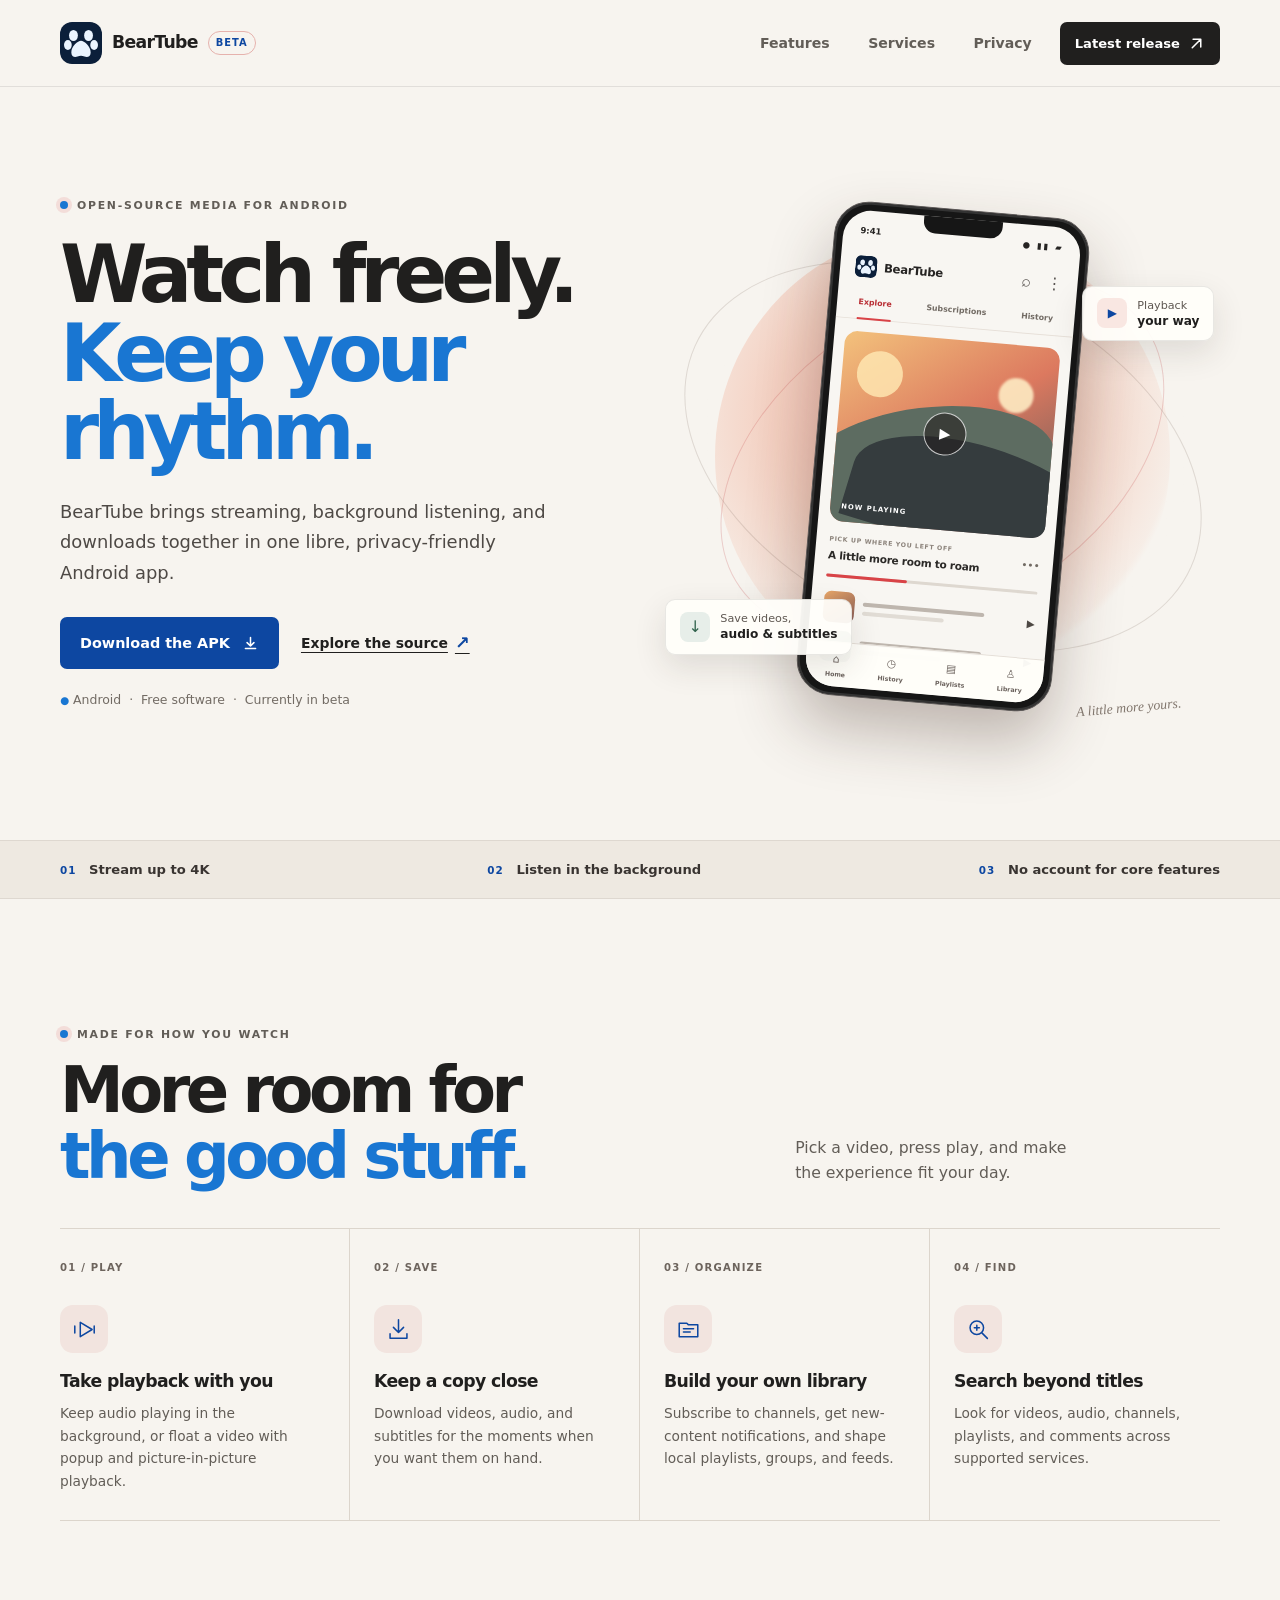
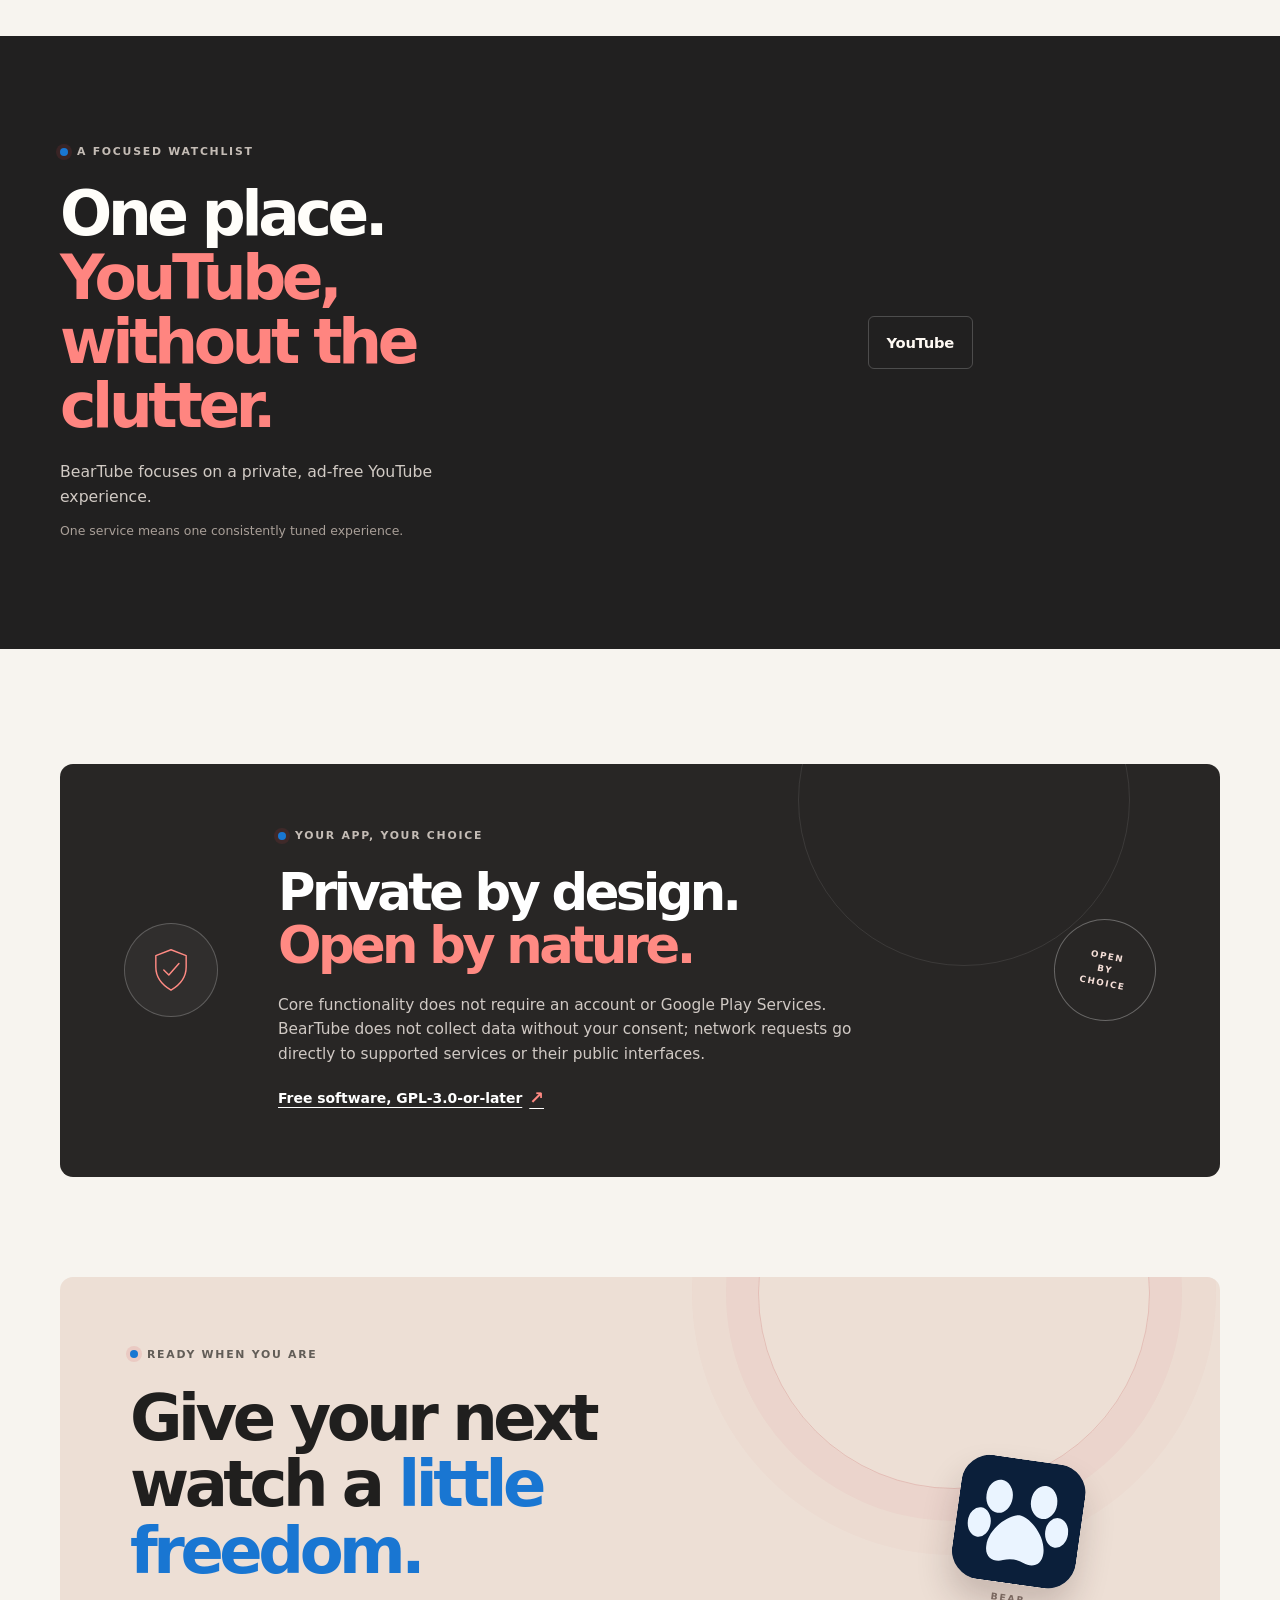
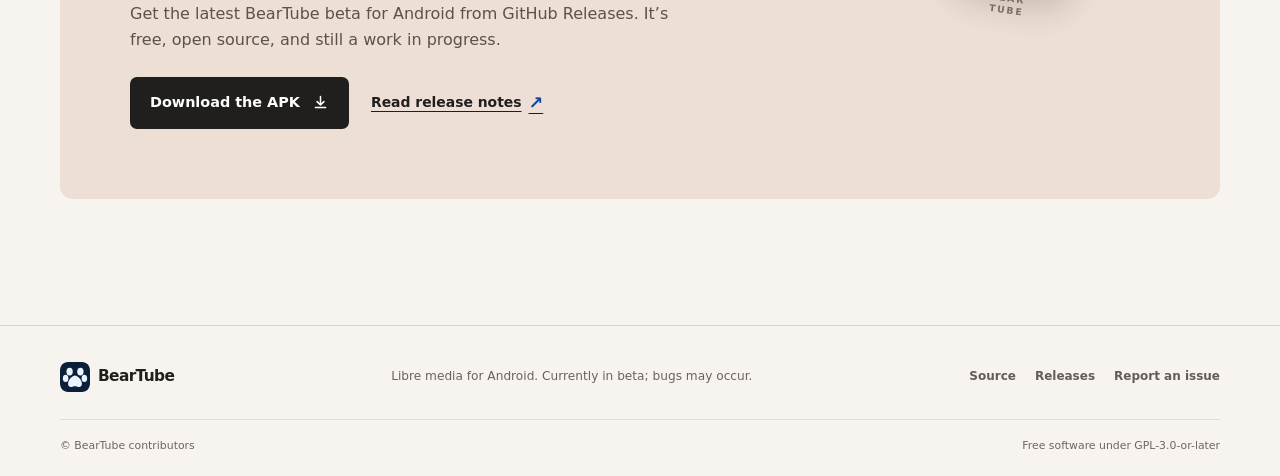
==== landing-page/index.html @ eb523cf5 "Rebrand BearTube with paw icon and blue theme Replace legacy branding across Android, desktop, iOS, " ====
<!doctype html>
<html lang="en">
  <head>
    <meta charset="utf-8">
    <meta name="viewport" content="width=device-width, initial-scale=1">
    <meta name="theme-color" content="#f7f4ef">
    <meta name="description" content="BearTube is a libre, privacy-friendly Android app for streaming, listening in the background, and downloading media from supported services.">
    <meta property="og:type" content="website">
    <meta property="og:site_name" content="BearTube">
    <meta property="og:title" content="BearTube — Video on your terms">
    <meta property="og:description" content="A libre, privacy-friendly Android app for streaming, listening, and downloading from supported services.">
    <meta name="twitter:card" content="summary">
    <meta name="twitter:title" content="BearTube — Video on your terms">
    <meta name="twitter:description" content="A libre, privacy-friendly Android app for streaming, listening, and downloading from supported services.">
    <link rel="icon" type="image/svg+xml" href="assets/paw-icon.svg">
    <link rel="stylesheet" href="styles.css">
    <title>BearTube — Video on your terms</title>
  </head>
  <body>
    <a class="skip-link" href="#main">Skip to content</a>

    <header class="site-header">
      <div class="shell header-inner">
        <a class="brand" href="#top" aria-label="BearTube home">
          <img src="assets/paw-icon.svg" alt="" width="42" height="42">
          <span class="brand-name">BearTube</span>
          <span class="beta-tag">BETA</span>
        </a>
        <nav class="main-nav" aria-label="Main navigation">
          <a href="#features">Features</a>
          <a href="#services">Services</a>
          <a href="#privacy">Privacy</a>
        </nav>
        <a class="header-cta" href="https://github.com/danielchali/BearTube/releases/latest" target="_blank" rel="noopener noreferrer">
          Latest release
          <svg aria-hidden="true" focusable="false" viewBox="0 0 20 20"><path d="M5 15 15 5M6 5h9v9" /></svg>
        </a>
      </div>
    </header>

    <main id="main">
      <section class="hero shell" id="top" aria-labelledby="hero-title">
        <div class="hero-copy">
          <p class="eyebrow"><span class="eyebrow-mark" aria-hidden="true"></span> OPEN-SOURCE MEDIA FOR ANDROID</p>
          <h1 id="hero-title">Watch freely.<br><span>Keep your rhythm.</span></h1>
          <p class="hero-lede">BearTube brings streaming, background listening, and downloads together in one libre, privacy-friendly Android app.</p>
          <div class="hero-actions">
            <a class="button button-primary" href="https://github.com/danielchali/BearTube/releases/latest/download/app-continuous.apk" target="_blank" rel="noopener noreferrer">
              Download the APK
              <svg aria-hidden="true" focusable="false" viewBox="0 0 20 20"><path d="M10 3v10m0 0 4-4m-4 4L6 9m-2 7h12" /></svg>
            </a>
            <a class="text-link" href="https://github.com/danielchali/BearTube" target="_blank" rel="noopener noreferrer">
              Explore the source <span aria-hidden="true">↗</span>
            </a>
          </div>
          <p class="hero-footnote"><span aria-hidden="true">●</span> Android&nbsp; · &nbsp;Free software&nbsp; · &nbsp;Currently in beta</p>
        </div>

        <div class="hero-art" aria-hidden="true">
          <div class="art-orbit orbit-one"></div>
          <div class="art-orbit orbit-two"></div>
          <div class="float-note note-top"><span class="note-icon note-play">▶</span><span>Playback<br><strong>your way</strong></span></div>
          <div class="phone">
            <div class="phone-screen">
              <div class="screen-status"><span>9:41</span><span class="status-symbols">● ▮▮ ▰</span></div>
              <div class="screen-topbar">
                <div class="screen-brand"><img src="assets/paw-icon.svg" alt=""><span>BearTube</span></div>
                <span class="screen-menu">⌕ &nbsp; ⋮</span>
              </div>
              <div class="screen-tabs"><span class="active-tab">Explore</span><span>Subscriptions</span><span>History</span></div>
              <div class="screen-poster">
                <div class="poster-sun"></div>
                <div class="poster-slope slope-back"></div>
                <div class="poster-slope slope-front"></div>
                <div class="poster-play"><span>▶</span></div>
                <span class="poster-caption">NOW PLAYING</span>
              </div>
              <div class="screen-title-row"><div><span class="screen-kicker">PICK UP WHERE YOU LEFT OFF</span><strong>A little more room to roam</strong></div><span class="screen-more">•••</span></div>
              <div class="screen-progress"><span></span></div>
              <div class="screen-track"><span class="track-art"></span><span class="track-lines"><i></i><i></i></span><span class="track-play">▶</span></div>
              <div class="screen-track second-track"><span class="track-art"></span><span class="track-lines"><i></i><i></i></span><span class="track-play">▶</span></div>
              <div class="screen-bottom"><span>⌂<small>Home</small></span><span>◷<small>History</small></span><span>▤<small>Playlists</small></span><span>♙<small>Library</small></span></div>
            </div>
          </div>
          <div class="float-note note-bottom"><span class="note-icon note-download">↓</span><span>Save videos,<br><strong>audio &amp; subtitles</strong></span></div>
          <span class="art-caption">A little more yours.</span>
        </div>
      </section>

      <section class="proof-strip" aria-label="BearTube highlights">
        <div class="shell proof-inner">
          <p><span>01</span> Stream up to 4K</p>
          <p><span>02</span> Listen in the background</p>
          <p><span>03</span> No account for core features</p>
        </div>
      </section>

      <section class="features-section shell section-pad" id="features" aria-labelledby="features-title">
        <div class="section-heading">
          <p class="eyebrow"><span class="eyebrow-mark" aria-hidden="true"></span> MADE FOR HOW YOU WATCH</p>
          <h2 id="features-title">More room for<br><span>the good stuff.</span></h2>
          <p>Pick a video, press play, and make the experience fit your day.</p>
        </div>

        <div class="feature-list">
          <article class="feature-card feature-card-primary">
            <span class="feature-number">01 / PLAY</span>
            <div class="feature-icon" aria-hidden="true"><svg viewBox="0 0 32 32"><path d="M11 7.5v17l14-8.5-14-8.5Z"/><path d="M4.5 12v8m23-8v8"/></svg></div>
            <h3>Take playback with you</h3>
            <p>Keep audio playing in the background, or float a video with popup and picture-in-picture playback.</p>
          </article>
          <article class="feature-card">
            <span class="feature-number">02 / SAVE</span>
            <div class="feature-icon" aria-hidden="true"><svg viewBox="0 0 32 32"><path d="M16 4.5v15m0 0 6-6m-6 6-6-6M6 21v5.5h20V21"/></svg></div>
            <h3>Keep a copy close</h3>
            <p>Download videos, audio, and subtitles for the moments when you want them on hand.</p>
          </article>
          <article class="feature-card">
            <span class="feature-number">03 / ORGANIZE</span>
            <div class="feature-icon" aria-hidden="true"><svg viewBox="0 0 32 32"><path d="M5 8.5h9l2 2h11v14H5v-16Z"/><path d="M10 15h12M10 19h8"/></svg></div>
            <h3>Build your own library</h3>
            <p>Subscribe to channels, get new-content notifications, and shape local playlists, groups, and feeds.</p>
          </article>
          <article class="feature-card">
            <span class="feature-number">04 / FIND</span>
            <div class="feature-icon" aria-hidden="true"><svg viewBox="0 0 32 32"><circle cx="14" cy="14" r="8"/><path d="m20 20 6.5 6.5M11 14h6m-3-3v6"/></svg></div>
            <h3>Search beyond titles</h3>
            <p>Look for videos, audio, channels, playlists, and comments across supported services.</p>
          </article>
        </div>
      </section>

      <section class="services-section" id="services" aria-labelledby="services-title">
        <div class="shell services-inner">
          <div class="services-copy">
            <p class="eyebrow eyebrow-light"><span class="eyebrow-mark" aria-hidden="true"></span> A FOCUSED WATCHLIST</p>
            <h2 id="services-title">One place.<br><span>YouTube, without the clutter.</span></h2>
            <p>BearTube focuses on a private, ad-free YouTube experience.</p>
            <p class="services-note">One service means one consistently tuned experience.</p>
          </div>
          <ul class="service-cloud" aria-label="Supported services">
            <li>YouTube</li>
          </ul>
        </div>
      </section>

      <section class="privacy-section shell section-pad" id="privacy" aria-labelledby="privacy-title">
        <div class="privacy-card">
          <div class="privacy-symbol" aria-hidden="true">
            <svg viewBox="0 0 72 72"><path d="M36 8 57 16v16c0 14-9 25-21 32C24 57 15 46 15 32V16l21-8Z"/><path d="m26 36 7 7 14-16"/></svg>
          </div>
          <div class="privacy-copy">
            <p class="eyebrow eyebrow-light"><span class="eyebrow-mark" aria-hidden="true"></span> YOUR APP, YOUR CHOICE</p>
            <h2 id="privacy-title">Private by design.<br><span>Open by nature.</span></h2>
            <p>Core functionality does not require an account or Google Play Services. BearTube does not collect data without your consent; network requests go directly to supported services or their public interfaces.</p>
            <a class="text-link text-link-light" href="https://github.com/danielchali/BearTube/blob/main/LICENSE" target="_blank" rel="noopener noreferrer">Free software, GPL-3.0-or-later <span aria-hidden="true">↗</span></a>
          </div>
          <div class="privacy-stamp"><span>OPEN</span><span>BY</span><span>CHOICE</span></div>
        </div>
      </section>

      <section class="download-section shell" id="download" aria-labelledby="download-title">
        <div class="download-panel">
          <div class="download-copy">
            <p class="eyebrow"><span class="eyebrow-mark" aria-hidden="true"></span> READY WHEN YOU ARE</p>
            <h2 id="download-title">Give your next<br>watch a <span>little freedom.</span></h2>
            <p>Get the latest BearTube beta for Android from GitHub Releases. It’s free, open source, and still a work in progress.</p>
            <div class="hero-actions">
              <a class="button button-dark" href="https://github.com/danielchali/BearTube/releases/latest/download/app-continuous.apk" target="_blank" rel="noopener noreferrer">
                Download the APK
                <svg aria-hidden="true" focusable="false" viewBox="0 0 20 20"><path d="M10 3v10m0 0 4-4m-4 4L6 9m-2 7h12" /></svg>
              </a>
              <a class="text-link" href="https://github.com/danielchali/BearTube/releases/latest" target="_blank" rel="noopener noreferrer">Read release notes <span aria-hidden="true">↗</span></a>
            </div>
          </div>
          <div class="download-mark" aria-hidden="true">
            <img src="assets/paw-icon.svg" alt="">
            <span>BEAR<br>TUBE</span>
          </div>
        </div>
      </section>
    </main>

    <footer class="site-footer">
      <div class="shell footer-inner">
        <a class="footer-brand" href="#top"><img src="assets/paw-icon.svg" alt="" width="30" height="30"><span>BearTube</span></a>
        <p>Libre media for Android. Currently in beta; bugs may occur.</p>
        <nav class="footer-links" aria-label="Project links">
          <a href="https://github.com/danielchali/BearTube" target="_blank" rel="noopener noreferrer">Source</a>
          <a href="https://github.com/danielchali/BearTube/releases" target="_blank" rel="noopener noreferrer">Releases</a>
          <a href="https://github.com/danielchali/BearTube/issues" target="_blank" rel="noopener noreferrer">Report an issue</a>
        </nav>
      </div>
      <div class="shell footer-bottom"><span>© BearTube contributors</span><span>Free software under GPL-3.0-or-later</span></div>
    </footer>
  </body>
</html>
---- landing-page/styles.css ----
:root {
  color-scheme: light;
  --paper: #f7f4ef;
  --paper-deep: #eee9e1;
  --ink: #201f1e;
  --muted: #625d57;
  --line: #dcd5cc;
  --red: #1976D2;
  --red-dark: #0D47A1;
  --charcoal: #212020;
  --white: #fffefa;
  --shell: 1160px;
  font-family: Inter, ui-sans-serif, system-ui, -apple-system, BlinkMacSystemFont, "Segoe UI", sans-serif;
  font-synthesis: none;
  text-rendering: optimizeLegibility;
}

* { box-sizing: border-box; }
html { scroll-behavior: smooth; }
body {
  margin: 0;
  background: var(--paper);
  color: var(--ink);
  font-size: 16px;
  line-height: 1.6;
  -webkit-font-smoothing: antialiased;
}
img, svg { display: block; max-width: 100%; }
a { color: inherit; }
a:focus-visible { outline: 3px solid #186b60; outline-offset: 4px; border-radius: 4px; }
.shell { width: min(var(--shell), calc(100% - 64px)); margin-inline: auto; }
.skip-link {
  position: absolute;
  z-index: 20;
  top: 10px;
  left: 10px;
  padding: 10px 14px;
  transform: translateY(-160%);
  border-radius: 6px;
  background: var(--ink);
  color: white;
  font-weight: 700;
}
.skip-link:focus { transform: translateY(0); }

.site-header { position: relative; z-index: 5; border-bottom: 1px solid rgba(32, 31, 30, .1); }
.header-inner { min-height: 86px; display: flex; align-items: center; justify-content: space-between; gap: 28px; }
.brand, .footer-brand { display: inline-flex; align-items: center; gap: 10px; text-decoration: none; }
.brand img { width: 42px; height: 42px; border-radius: 12px; }
.brand-name { font-size: 1.08rem; font-weight: 800; letter-spacing: -.04em; }
.beta-tag { padding: 3px 7px; border: 1px solid #e6b2ad; border-radius: 999px; color: var(--red-dark); font-size: .62rem; font-weight: 800; letter-spacing: .1em; }
.main-nav { display: flex; align-items: center; gap: clamp(20px, 3vw, 40px); margin-left: auto; }
.main-nav a, .footer-links a { color: var(--muted); text-decoration: none; font-size: .88rem; font-weight: 600; transition: color .2s ease; }
.main-nav a:hover, .footer-links a:hover { color: var(--red-dark); }
.header-cta { display: inline-flex; align-items: center; gap: 8px; padding: 11px 15px; border-radius: 7px; background: var(--ink); color: white; font-size: .82rem; font-weight: 700; text-decoration: none; transition: background .2s ease, transform .2s ease; }
.header-cta:hover { background: var(--red-dark); transform: translateY(-1px); }
.header-cta svg, .button svg { width: 17px; height: 17px; fill: none; stroke: currentColor; stroke-width: 1.8; stroke-linecap: round; stroke-linejoin: round; }

.hero { display: grid; grid-template-columns: minmax(0, 1.02fr) minmax(380px, .98fr); align-items: center; gap: 28px; padding-top: clamp(60px, 8vw, 105px); padding-bottom: clamp(70px, 9vw, 118px); }
.hero-copy { position: relative; z-index: 2; padding-bottom: 6px; }
.eyebrow { display: flex; align-items: center; gap: 9px; margin: 0 0 23px; color: var(--muted); font-size: .68rem; font-weight: 800; letter-spacing: .16em; line-height: 1.4; }
.eyebrow-mark { width: 8px; height: 8px; flex: 0 0 auto; border-radius: 50%; background: var(--red); box-shadow: 0 0 0 4px rgba(217, 67, 71, .13); }
h1, h2, h3, p { margin-top: 0; }
.hero h1 { max-width: 670px; margin-bottom: 25px; font-size: clamp(3.15rem, 6.2vw, 5.5rem); line-height: .99; letter-spacing: -.075em; font-weight: 790; }
h1 span, h2 span { color: var(--red); }
.hero-lede { max-width: 490px; margin-bottom: 29px; color: #4e4945; font-size: clamp(1.05rem, 1.4vw, 1.2rem); line-height: 1.7; }
.hero-actions { display: flex; flex-wrap: wrap; align-items: center; gap: 22px; }
.button { display: inline-flex; min-height: 52px; align-items: center; justify-content: center; gap: 12px; padding: 0 19px; border: 1px solid transparent; border-radius: 7px; font-size: .9rem; font-weight: 750; text-decoration: none; transition: transform .2s ease, background .2s ease, box-shadow .2s ease; }
.button:hover { transform: translateY(-2px); box-shadow: 0 8px 22px rgba(30, 20, 15, .16); }
.button-primary { background: var(--red-dark); color: white; }
.button-primary:hover { background: #a91f27; }
.text-link { display: inline-flex; align-items: center; gap: 7px; color: var(--ink); font-size: .87rem; font-weight: 750; text-decoration-thickness: 1px; text-underline-offset: 4px; }
.text-link span { color: var(--red-dark); font-size: 1.1rem; }
.text-link:hover { color: var(--red-dark); }
.hero-footnote { margin: 21px 0 0; color: #726b64; font-size: .78rem; }
.hero-footnote span { color: var(--red); font-size: .65rem; }

.hero-art { position: relative; min-height: 535px; display: grid; place-items: center; isolation: isolate; }
.hero-art::before { position: absolute; z-index: -2; width: min(82%, 470px); aspect-ratio: 1; border-radius: 50%; background: radial-gradient(circle at 45% 42%, #f5b0a5 0, #f4cfc0 39%, rgba(244, 207, 192, .18) 70%, transparent 72%); content: ""; }
.hero-art::after { position: absolute; z-index: -3; inset: 9% 3%; background-image: radial-gradient(rgba(123, 88, 72, .24) .8px, transparent .8px); background-size: 17px 17px; opacity: .27; mask-image: radial-gradient(ellipse at center, #000 0%, transparent 72%); content: ""; }
.art-orbit { position: absolute; z-index: -1; width: 87%; height: 58%; border: 1px solid rgba(185, 46, 52, .2); border-radius: 50%; transform: rotate(-31deg); }
.orbit-two { width: 98%; height: 66%; border-color: rgba(92, 69, 60, .16); transform: rotate(24deg); }
.phone { position: relative; width: 256px; height: 495px; padding: 8px; border: 1px solid #5d5958; border-radius: 35px; background: #161616; box-shadow: 0 31px 62px rgba(58, 35, 27, .3), inset 0 0 0 2px #333; transform: rotate(5deg); }
.phone::before { position: absolute; z-index: 2; top: 8px; left: 50%; width: 79px; height: 17px; border-radius: 0 0 12px 12px; background: #161616; content: ""; transform: translateX(-50%); }
.phone-screen { position: relative; height: 100%; overflow: hidden; border-radius: 28px; background: #f8f6f2; color: #262423; }
.screen-status { display: flex; justify-content: space-between; padding: 14px 17px 8px; font-size: .53rem; font-weight: 800; }
.status-symbols { letter-spacing: 2px; }
.screen-topbar { display: flex; align-items: center; justify-content: space-between; padding: 8px 15px 11px; }
.screen-brand { display: flex; align-items: center; gap: 7px; font-size: .73rem; font-weight: 800; letter-spacing: -.03em; }
.screen-brand img { width: 22px; height: 22px; border-radius: 6px; }
.screen-menu { color: #57524f; font-size: 1rem; }
.screen-tabs { display: flex; justify-content: space-around; padding: 6px 4px 9px; border-bottom: 1px solid #e7e0d9; color: #726b64; font-size: .49rem; font-weight: 700; }
.active-tab { position: relative; color: #b92e34; }
.active-tab::after { position: absolute; right: 0; bottom: -10px; left: 0; height: 2px; background: #d94347; content: ""; }
.screen-poster { position: relative; height: 191px; margin: 12px 11px 13px; overflow: hidden; border-radius: 13px; background: linear-gradient(145deg, #f3c27c 0%, #dc795f 49%, #5b5659 100%); }
.screen-poster::before { position: absolute; top: 18px; left: 15px; width: 46px; height: 46px; border-radius: 50%; background: rgba(255, 232, 178, .82); content: ""; }
.poster-sun { position: absolute; top: 33px; right: 23px; width: 35px; height: 35px; border-radius: 50%; background: rgba(255, 240, 199, .86); filter: blur(1px); }
.poster-slope { position: absolute; bottom: 0; width: 120%; height: 63%; border-radius: 50% 50% 0 0; transform: rotate(-12deg); }
.slope-back { left: -17%; background: #5d6c61; }
.slope-front { right: -28%; bottom: -20px; height: 56%; background: #353c3e; transform: rotate(12deg); }
.poster-play { position: absolute; top: 50%; left: 50%; width: 43px; height: 43px; display: grid; place-items: center; border: 1px solid rgba(255,255,255,.75); border-radius: 50%; background: rgba(31, 27, 26, .55); color: white; font-size: .9rem; transform: translate(-50%, -50%); }
.poster-caption { position: absolute; bottom: 9px; left: 11px; color: white; font-size: .43rem; font-weight: 800; letter-spacing: .14em; }
.screen-title-row { display: flex; align-items: center; justify-content: space-between; padding: 0 13px 8px; }
.screen-kicker { display: block; margin-bottom: 3px; color: #8b827a; font-size: .39rem; font-weight: 800; letter-spacing: .1em; }
.screen-title-row strong { display: block; max-width: 175px; color: #2b2927; font-size: .66rem; letter-spacing: -.025em; }
.screen-more { color: #726b64; font-size: .66rem; }
.screen-progress { height: 3px; margin: 2px 13px 10px; border-radius: 5px; background: #ded8d0; }
.screen-progress span { display: block; width: 38%; height: 100%; border-radius: inherit; background: #d94347; }
.screen-track { display: flex; align-items: center; gap: 8px; padding: 4px 13px; }
.track-art { width: 31px; height: 31px; flex: 0 0 auto; border-radius: 7px; background: linear-gradient(145deg, #e9a769, #835855); }
.second-track .track-art { background: linear-gradient(145deg, #abc4b7, #536861); }
.track-lines { display: flex; flex: 1; flex-direction: column; gap: 5px; }
.track-lines i { width: 78%; height: 4px; border-radius: 4px; background: #beb6ae; }
.track-lines i + i { width: 52%; background: #e1dcd5; }
.track-play { color: #4d4844; font-size: .65rem; }
.screen-bottom { position: absolute; right: 0; bottom: 0; left: 0; display: flex; justify-content: space-around; padding: 8px 4px 7px; border-top: 1px solid #e5dfd8; background: rgba(255,254,250,.96); color: #6c635e; font-size: .67rem; }
.screen-bottom span { display: grid; justify-items: center; gap: 2px; }
.screen-bottom small { font-size: .39rem; font-weight: 650; }
.float-note { position: absolute; z-index: 3; display: flex; align-items: center; gap: 10px; padding: 11px 14px; border: 1px solid rgba(32, 31, 30, .1); border-radius: 10px; background: rgba(255, 254, 250, .94); box-shadow: 0 12px 32px rgba(53, 40, 33, .12); color: #5e5751; font-size: .7rem; line-height: 1.35; }
.float-note strong { color: var(--ink); font-size: .76rem; }
.note-top { top: 18%; right: 1%; }
.note-bottom { bottom: 13%; left: 0; }
.note-icon { width: 30px; height: 30px; display: grid; flex: 0 0 auto; place-items: center; border-radius: 8px; background: #f9e7e2; color: var(--red-dark); font-size: .75rem; }
.note-download { background: #e7eee9; color: #32634d; font-size: 1rem; }
.art-caption { position: absolute; right: 7%; bottom: 1%; color: #81766d; font-family: Georgia, serif; font-size: .86rem; font-style: italic; transform: rotate(-5deg); }

.proof-strip { border-block: 1px solid #ded8d0; background: #eee9e1; }
.proof-inner { display: flex; align-items: center; justify-content: space-between; gap: 22px; padding-block: 18px; }
.proof-inner p { margin: 0; color: #393431; font-size: .82rem; font-weight: 680; }
.proof-inner span { margin-right: 8px; color: var(--red-dark); font-size: .65rem; font-weight: 850; letter-spacing: .1em; }
.section-pad { padding-top: clamp(80px, 10vw, 130px); padding-bottom: clamp(78px, 9vw, 120px); }
.section-heading { display: grid; grid-template-columns: minmax(0, 1fr) minmax(230px, .62fr); align-items: end; column-gap: 50px; margin-bottom: 38px; }
.section-heading .eyebrow { grid-column: 1 / -1; margin-bottom: 15px; }
.section-heading h2, .services-copy h2, .privacy-copy h2, .download-copy h2 { margin: 0; font-size: clamp(2.7rem, 5vw, 4.2rem); font-weight: 780; letter-spacing: -.07em; line-height: 1.04; }
.section-heading > p:last-child { max-width: 290px; margin: 0 0 5px; color: var(--muted); font-size: .98rem; }
.feature-list { display: grid; grid-template-columns: repeat(4, minmax(0, 1fr)); border-top: 1px solid var(--line); border-bottom: 1px solid var(--line); }
.feature-card { min-height: 286px; padding: 24px 24px 27px; border-right: 1px solid var(--line); }
.feature-card:first-child { padding-left: 0; }
.feature-card:last-child { padding-right: 0; border-right: 0; }
.feature-number { color: #6d645d; font-size: .63rem; font-weight: 850; letter-spacing: .12em; }
.feature-icon { width: 48px; height: 48px; display: grid; place-items: center; margin-top: 27px; margin-bottom: 18px; border-radius: 13px; background: #f2e4df; color: var(--red-dark); }
.feature-icon svg { width: 27px; height: 27px; fill: none; stroke: currentColor; stroke-width: 1.8; stroke-linecap: round; stroke-linejoin: round; }
.feature-card h3 { margin-bottom: 9px; font-size: 1.08rem; line-height: 1.25; letter-spacing: -.035em; }
.feature-card p { max-width: 240px; margin-bottom: 0; color: var(--muted); font-size: .86rem; line-height: 1.65; }

.services-section { overflow: hidden; background: var(--charcoal); color: var(--white); }
.services-inner { display: grid; grid-template-columns: minmax(0, .9fr) minmax(330px, 1.1fr); align-items: center; gap: 70px; padding-block: clamp(75px, 9vw, 108px); }
.eyebrow-light { color: #c4bcb5; }
.services-copy h2 { max-width: 560px; font-size: clamp(2.6rem, 4.8vw, 4rem); }
.services-copy h2 span { color: #ff8580; }
.services-copy > p:not(.eyebrow) { max-width: 430px; margin: 21px 0 0; color: #d1cac4; font-size: .98rem; }
.services-copy .services-note { margin-top: 12px !important; color: #a99f98 !important; font-size: .78rem !important; }
.service-cloud { display: flex; flex-wrap: wrap; justify-content: center; gap: 13px; margin: 0; padding: 0; list-style: none; }
.service-cloud li { padding: 14px 18px; border: 1px solid rgba(255,255,255,.2); border-radius: 6px; color: #fffaf4; font-size: .92rem; font-weight: 700; letter-spacing: -.02em; }
.service-cloud li:nth-child(2n) { transform: translateY(9px); }
.service-cloud li:nth-child(3n) { color: #ffb1a7; border-color: rgba(255, 133, 128, .4); }

.privacy-section { padding-top: clamp(75px, 9vw, 115px); padding-bottom: clamp(65px, 8vw, 100px); }
.privacy-card { position: relative; display: grid; grid-template-columns: 120px minmax(0, 1fr) 120px; align-items: center; gap: 34px; overflow: hidden; padding: clamp(32px, 5vw, 65px); border-radius: 13px; background: #282625; color: white; }
.privacy-card::before { position: absolute; top: -130px; right: 90px; width: 330px; height: 330px; border: 1px solid rgba(255, 255, 255, .09); border-radius: 50%; content: ""; }
.privacy-symbol { width: 94px; height: 94px; display: grid; place-items: center; border: 1px solid rgba(255, 255, 255, .22); border-radius: 50%; background: rgba(255,255,255,.04); }
.privacy-symbol svg { width: 52px; fill: none; stroke: #ff8a83; stroke-width: 2; stroke-linecap: round; stroke-linejoin: round; }
.privacy-copy { position: relative; z-index: 1; max-width: 680px; }
.privacy-copy h2 { font-size: clamp(2.25rem, 4vw, 3.4rem); }
.privacy-copy h2 span { color: #ff8a83; }
.privacy-copy > p:not(.eyebrow) { max-width: 620px; margin: 20px 0 18px; color: #d0c9c4; font-size: .96rem; }
.text-link-light { color: white; }
.text-link-light span { color: #ff8a83; }
.privacy-stamp { width: 102px; height: 102px; display: grid; place-content: center; justify-self: end; border: 1px solid rgba(255, 255, 255, .3); border-radius: 50%; color: #f5dfd8; font-size: .55rem; font-weight: 800; letter-spacing: .18em; line-height: 1.5; text-align: center; transform: rotate(11deg); }

.download-section { padding-bottom: clamp(80px, 10vw, 126px); }
.download-panel { position: relative; display: flex; align-items: center; justify-content: space-between; gap: 30px; overflow: hidden; padding: clamp(36px, 6vw, 70px); border-radius: 13px; background: #eddfd5; }
.download-panel::after { position: absolute; top: -180px; right: 70px; width: 390px; height: 390px; border: 1px solid rgba(185, 46, 52, .19); border-radius: 50%; box-shadow: 0 0 0 32px rgba(185,46,52,.035), 0 0 0 66px rgba(185,46,52,.025); content: ""; }
.download-copy { position: relative; z-index: 2; max-width: 670px; }
.download-copy h2 { font-size: clamp(2.55rem, 5vw, 4.15rem); }
.download-copy > p:not(.eyebrow) { max-width: 550px; margin: 17px 0 24px; color: #5c514b; }
.button-dark { background: var(--ink); color: white; }
.button-dark:hover { background: var(--red-dark); }
.download-mark { position: relative; z-index: 1; width: 165px; flex: 0 0 auto; display: grid; justify-items: center; gap: 9px; margin-right: 5%; transform: rotate(8deg); }
.download-mark img { width: 125px; border-radius: 29px; box-shadow: 0 20px 34px rgba(50, 27, 24, .2); }
.download-mark span { color: rgba(83, 63, 55, .7); font-size: .58rem; font-weight: 900; letter-spacing: .2em; line-height: 1.25; text-align: center; }

.site-footer { padding: 36px 0 22px; border-top: 1px solid var(--line); }
.footer-inner { display: grid; grid-template-columns: auto 1fr auto; align-items: center; gap: 24px; padding-bottom: 27px; }
.footer-brand { gap: 8px; font-size: .96rem; font-weight: 800; letter-spacing: -.04em; }
.footer-brand img { border-radius: 8px; }
.footer-inner > p { margin: 0; color: #6b625b; font-size: .76rem; text-align: center; }
.footer-links { display: flex; flex-wrap: wrap; gap: 19px; }
.footer-links a { font-size: .75rem; }
.footer-bottom { display: flex; justify-content: space-between; gap: 20px; padding-top: 17px; border-top: 1px solid #e5ded5; color: #6d655e; font-size: .68rem; }

@media (max-width: 980px) {
  .shell { width: min(var(--shell), calc(100% - 48px)); }
  .hero { grid-template-columns: minmax(0, 1fr) minmax(310px, .85fr); gap: 4px; }
  .hero-art { min-height: 485px; }
  .phone { transform: scale(.9) rotate(5deg); }
  .note-top { right: -3%; }
  .feature-card { padding-inline: 17px; }
  .feature-card:first-child { padding-left: 0; }
  .feature-card:last-child { padding-right: 0; }
  .services-inner { gap: 35px; }
  .privacy-card { grid-template-columns: 88px minmax(0, 1fr) 80px; gap: 24px; }
  .privacy-symbol { width: 78px; height: 78px; }
  .privacy-symbol svg { width: 43px; }
  .privacy-stamp { width: 78px; height: 78px; }
}
@media (max-width: 760px) {
  .shell { width: min(var(--shell), calc(100% - 40px)); }
  .header-inner { min-height: 72px; gap: 14px; }
  .brand { gap: 8px; }
  .brand img { width: 36px; height: 36px; border-radius: 10px; }
  .main-nav { display: none; }
  .header-cta { margin-left: auto; padding: 9px 11px; font-size: .76rem; }
  .hero { grid-template-columns: 1fr; padding-top: 64px; padding-bottom: 55px; }
  .hero-copy { max-width: 650px; }
  .hero h1 { max-width: 610px; font-size: clamp(3.2rem, 11.5vw, 5.1rem); }
  .hero-lede { max-width: 560px; }
  .hero-art { min-height: 500px; margin-top: 4px; }
  .phone { transform: scale(.94) rotate(4deg); }
  .note-top { top: 15%; right: 8%; }
  .note-bottom { bottom: 12%; left: 8%; }
  .proof-inner { flex-wrap: wrap; justify-content: center; column-gap: 30px; row-gap: 8px; padding-block: 15px; }
  .proof-inner p { font-size: .76rem; }
  .section-heading { grid-template-columns: 1fr; gap: 18px; }
  .section-heading .eyebrow { margin-bottom: 0; }
  .section-heading > p:last-child { max-width: 440px; }
  .feature-list { grid-template-columns: repeat(2, minmax(0, 1fr)); }
  .feature-card { min-height: 255px; padding: 22px !important; border-bottom: 1px solid var(--line); }
  .feature-card:nth-child(2) { border-right: 0; }
  .feature-card:nth-child(3), .feature-card:nth-child(4) { border-bottom: 0; }
  .feature-card:nth-child(3) { padding-left: 0 !important; }
  .feature-card:nth-child(4) { padding-right: 0 !important; }
  .services-inner { grid-template-columns: 1fr; gap: 35px; }
  .service-cloud { justify-content: flex-start; }
  .service-cloud li:nth-child(2n) { transform: none; }
  .privacy-card { grid-template-columns: 70px 1fr; gap: 21px; padding: 30px; }
  .privacy-symbol { width: 66px; height: 66px; align-self: start; }
  .privacy-symbol svg { width: 37px; }
  .privacy-stamp { position: absolute; right: 24px; bottom: 23px; width: 63px; height: 63px; font-size: .46rem; }
  .privacy-copy { padding-bottom: 42px; }
  .download-mark { width: 120px; margin-right: 0; }
  .download-mark img { width: 100px; border-radius: 22px; }
  .footer-inner { grid-template-columns: auto 1fr; row-gap: 15px; }
  .footer-inner > p { text-align: right; }
  .footer-links { grid-column: 1 / -1; justify-content: center; }
}
@media (max-width: 520px) {
  .shell { width: min(var(--shell), calc(100% - 34px)); }
  .header-inner { min-height: 66px; }
  .brand-name { font-size: .96rem; }
  .beta-tag { font-size: .55rem; }
  .header-cta { gap: 5px; padding: 8px 9px; font-size: .7rem; }
  .header-cta svg { width: 14px; height: 14px; }
  .hero { padding-top: 53px; }
  .eyebrow { margin-bottom: 18px; font-size: .59rem; }
  .hero h1 { font-size: clamp(2.85rem, 13vw, 4rem); }
  .hero-lede { font-size: 1rem; }
  .hero-actions { align-items: flex-start; gap: 15px; }
  .hero-actions .button { width: 100%; }
  .text-link { margin: 2px 0; }
  .hero-footnote { font-size: .72rem; }
  .hero-art { min-height: 430px; margin-inline: -12px; }
  .phone { transform: scale(.78) rotate(4deg); }
  .note-top { top: 12%; right: 4%; transform: scale(.9); transform-origin: right center; }
  .note-bottom { bottom: 9%; left: 3%; transform: scale(.9); transform-origin: left center; }
  .art-caption { right: 4%; bottom: -1%; }
  .proof-inner { justify-content: flex-start; gap: 7px 18px; }
  .proof-inner p { flex: 1 1 40%; font-size: .7rem; }
  .section-pad { padding-top: 72px; padding-bottom: 70px; }
  .section-heading h2, .services-copy h2 { font-size: 2.75rem; }
  .section-heading > p:last-child { font-size: .9rem; }
  .feature-list { grid-template-columns: 1fr; }
  .feature-card, .feature-card:first-child, .feature-card:nth-child(3), .feature-card:nth-child(4) { min-height: 0; padding: 21px 0 !important; border-right: 0; border-bottom: 1px solid var(--line); }
  .feature-card:last-child { border-bottom: 0; }
  .feature-icon { margin-top: 17px; margin-bottom: 13px; }
  .feature-card p { max-width: 360px; }
  .services-inner { gap: 29px; padding-block: 68px; }
  .services-copy > p:not(.eyebrow) { font-size: .9rem; }
  .service-cloud { gap: 9px; }
  .service-cloud li { padding: 11px 13px; font-size: .81rem; }
  .privacy-card { grid-template-columns: 1fr; gap: 18px; padding: 28px 23px; }
  .privacy-symbol { width: 58px; height: 58px; }
  .privacy-symbol svg { width: 33px; }
  .privacy-copy { padding-bottom: 35px; }
  .privacy-copy h2 { font-size: 2.3rem; }
  .privacy-copy > p:not(.eyebrow) { font-size: .88rem; }
  .privacy-stamp { right: 19px; bottom: 16px; width: 51px; height: 51px; font-size: .4rem; }
  .download-section { padding-bottom: 72px; }
  .download-panel { display: block; padding: 31px 23px; }
  .download-panel::after { top: -120px; right: -160px; width: 300px; height: 300px; }
  .download-copy h2 { font-size: 2.7rem; }
  .download-copy > p:not(.eyebrow) { font-size: .9rem; }
  .download-mark { position: absolute; right: 14px; bottom: 18px; width: 66px; opacity: .22; }
  .download-mark img { width: 60px; border-radius: 14px; }
  .download-mark span { display: none; }
  .site-footer { padding-top: 28px; }
  .footer-inner { grid-template-columns: 1fr; justify-items: center; gap: 12px; }
  .footer-inner > p { max-width: 280px; text-align: center; }
  .footer-links { gap: 13px; }
  .footer-links a { font-size: .7rem; }
  .footer-bottom { flex-direction: column; align-items: center; gap: 4px; font-size: .62rem; text-align: center; }
}
@media (prefers-reduced-motion: reduce) {
  *, *::before, *::after { scroll-behavior: auto !important; transition-duration: .01ms !important; animation-duration: .01ms !important; animation-iteration-count: 1 !important; }
}
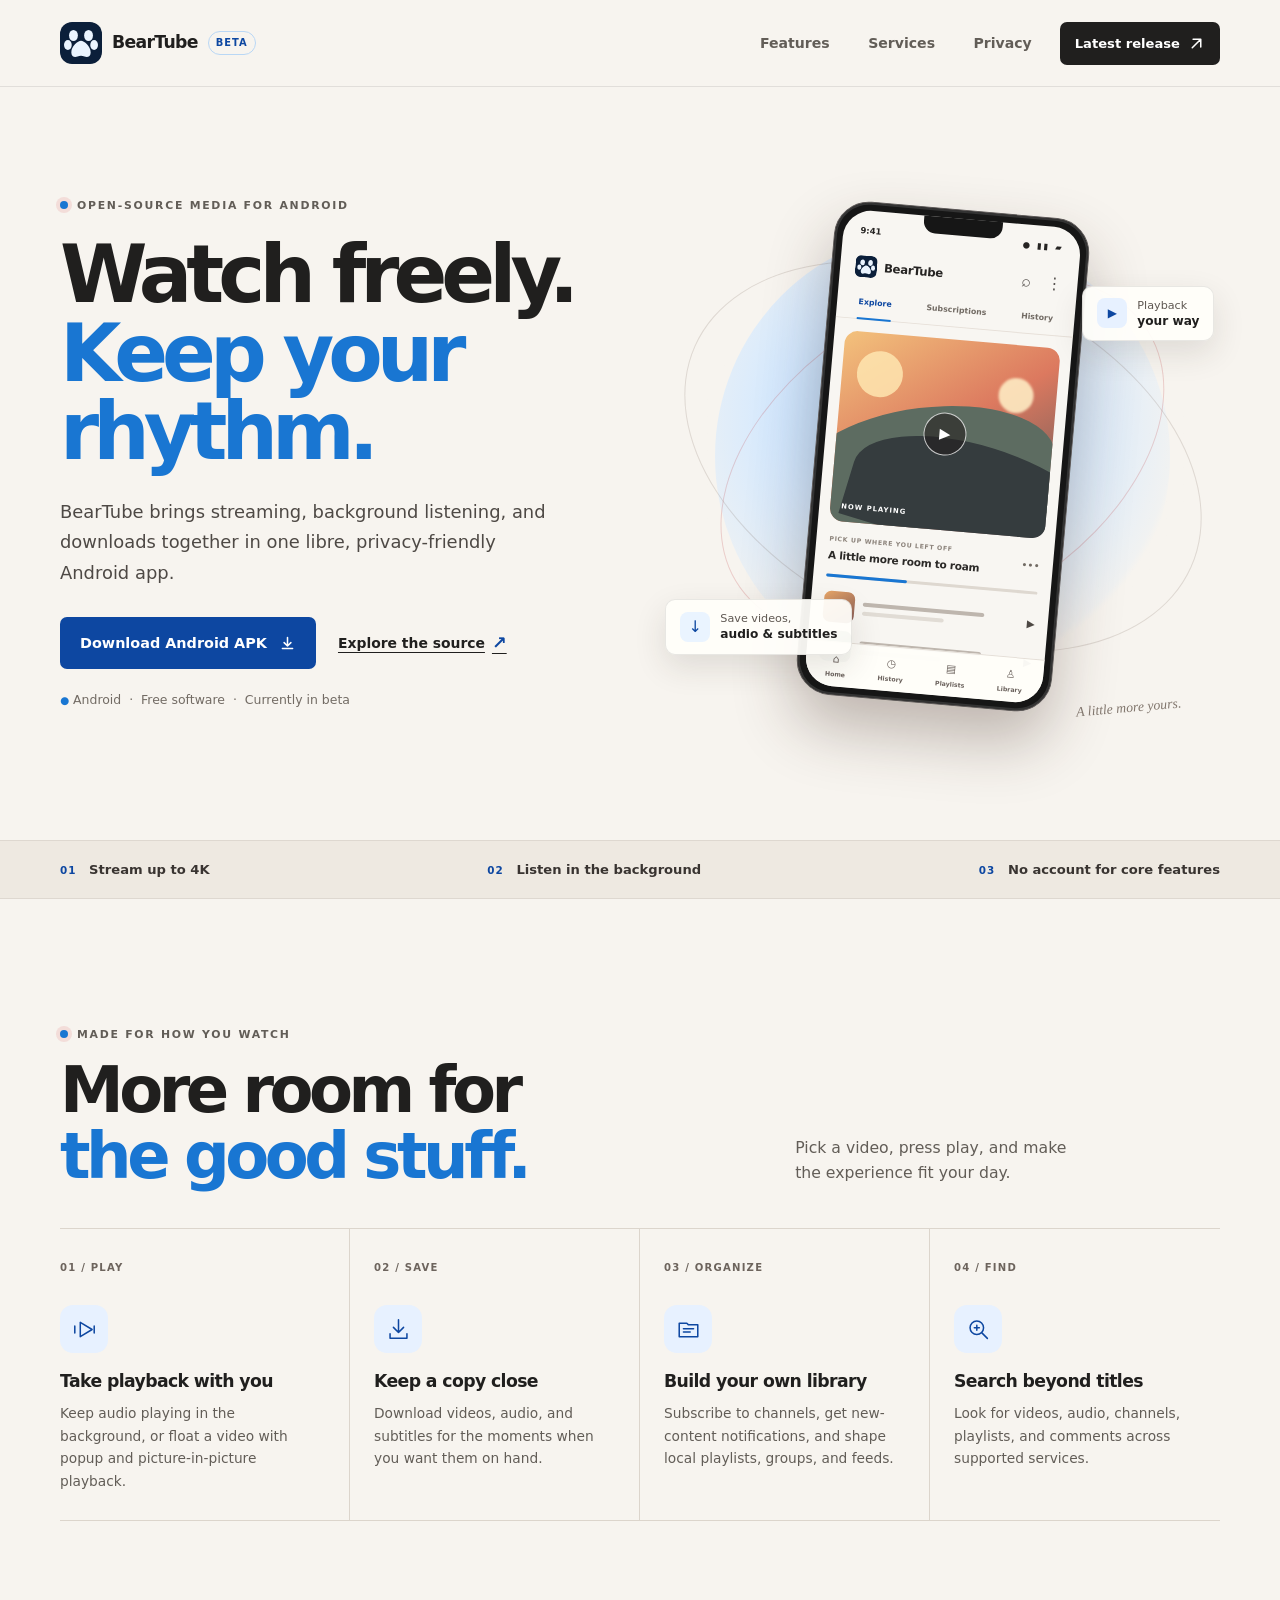
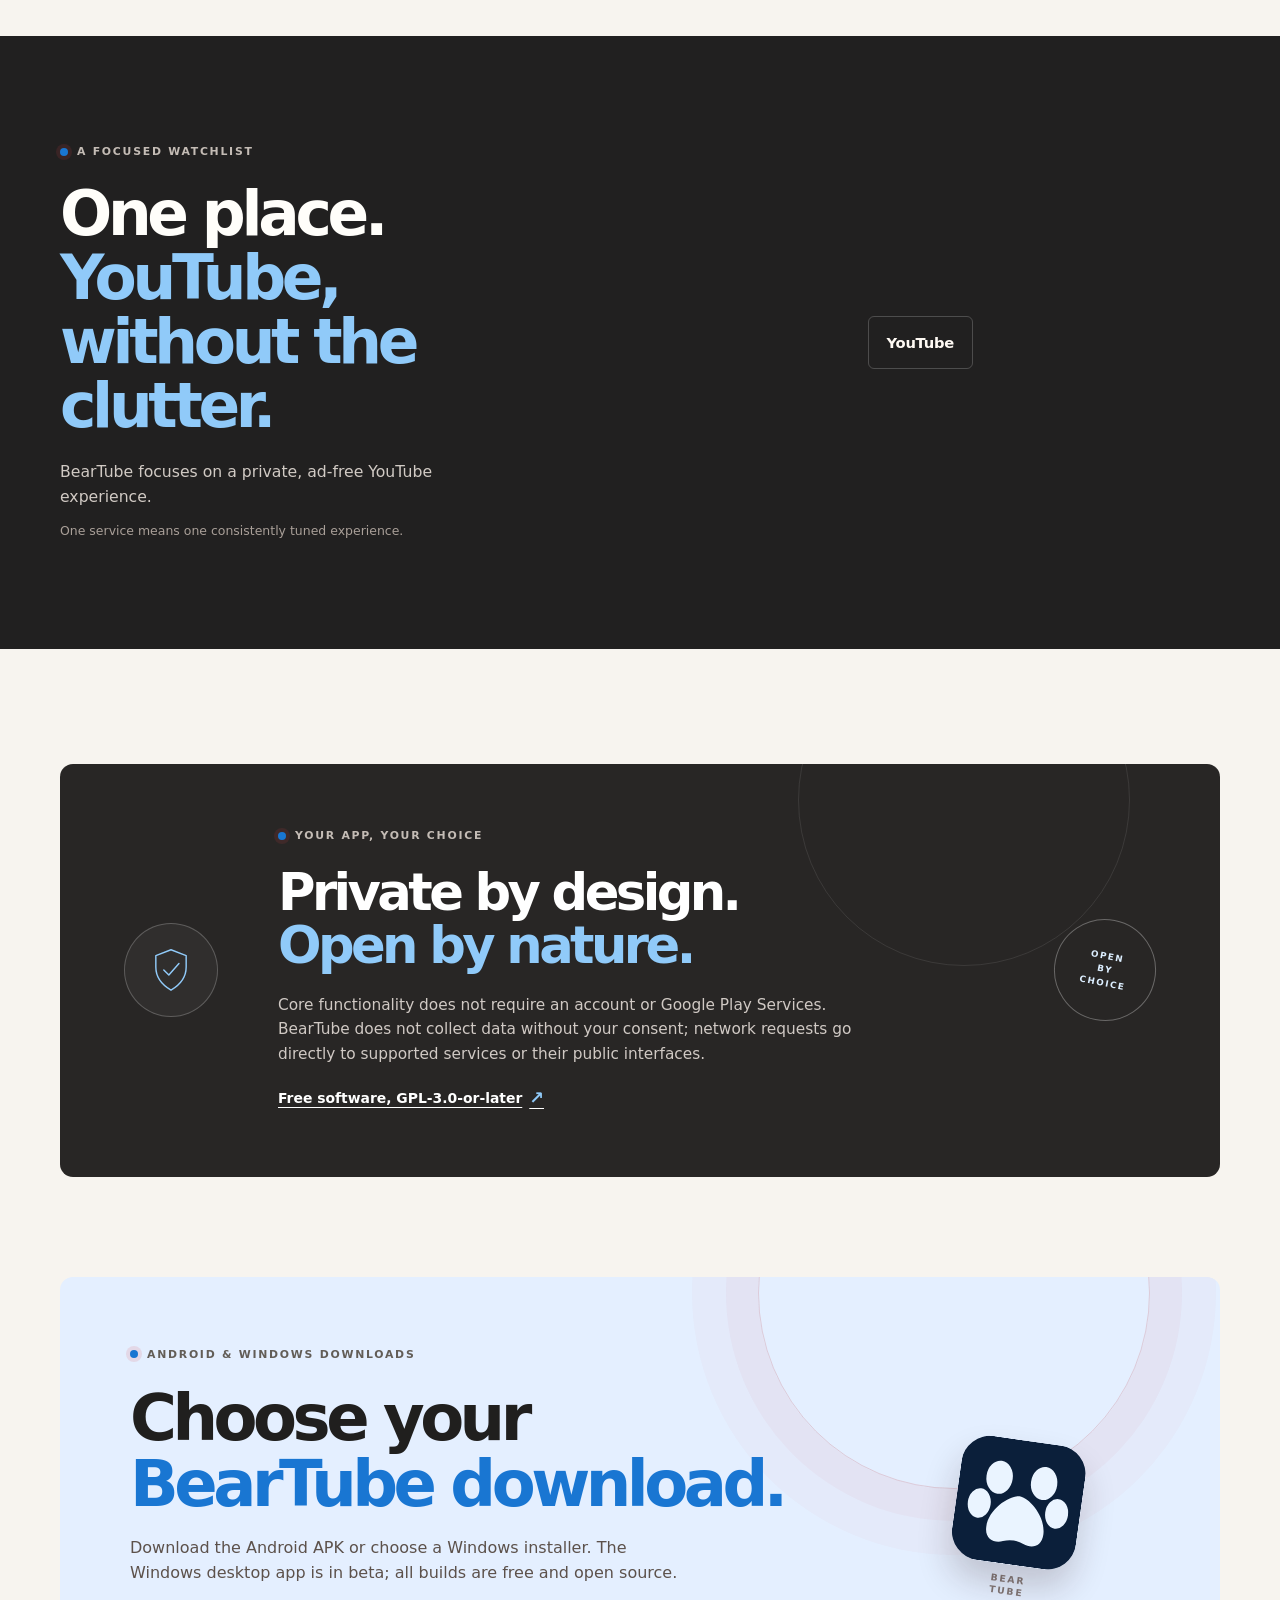
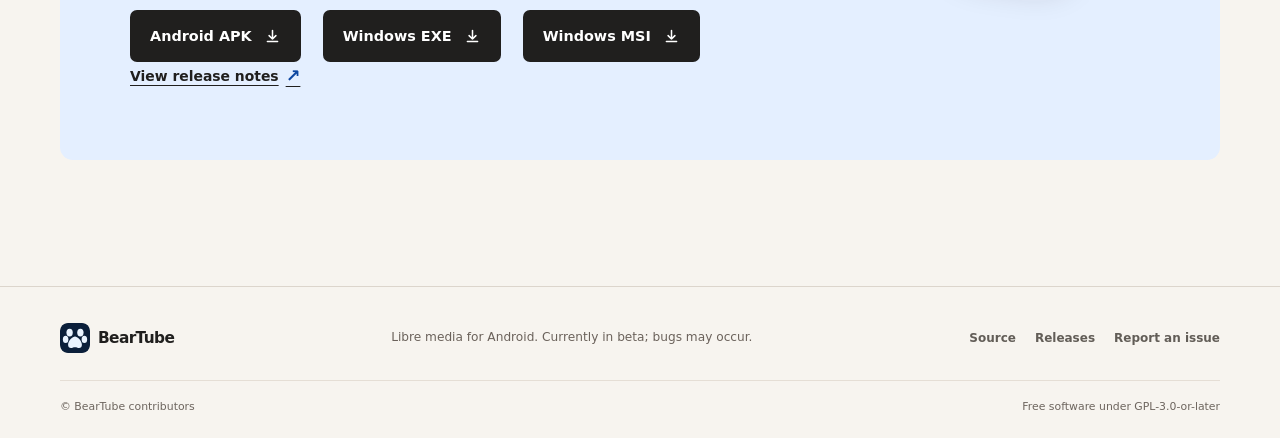
==== commit e09c27c4: "Add current platform download links to landing page" ====
--- a/landing-page/index.html
+++ b/landing-page/index.html
@@ -45,8 +45,8 @@
           <h1 id="hero-title">Watch freely.<br><span>Keep your rhythm.</span></h1>
           <p class="hero-lede">BearTube brings streaming, background listening, and downloads together in one libre, privacy-friendly Android app.</p>
           <div class="hero-actions">
-            <a class="button button-primary" href="https://github.com/danielchali/BearTube/releases/latest/download/app-continuous.apk" target="_blank" rel="noopener noreferrer">
-              Download the APK
+            <a class="button button-primary" href="https://github.com/danielchali/BearTube/releases/download/v0.29.2%2Bbuild.6/BearTube_v0.29.2.apk" target="_blank" rel="noopener noreferrer">
+              Download Android APK
               <svg aria-hidden="true" focusable="false" viewBox="0 0 20 20"><path d="M10 3v10m0 0 4-4m-4 4L6 9m-2 7h12" /></svg>
             </a>
             <a class="text-link" href="https://github.com/danielchali/BearTube" target="_blank" rel="noopener noreferrer">
@@ -162,16 +162,24 @@
       <section class="download-section shell" id="download" aria-labelledby="download-title">
         <div class="download-panel">
           <div class="download-copy">
-            <p class="eyebrow"><span class="eyebrow-mark" aria-hidden="true"></span> READY WHEN YOU ARE</p>
-            <h2 id="download-title">Give your next<br>watch a <span>little freedom.</span></h2>
-            <p>Get the latest BearTube beta for Android from GitHub Releases. It’s free, open source, and still a work in progress.</p>
+            <p class="eyebrow"><span class="eyebrow-mark" aria-hidden="true"></span> ANDROID &amp; WINDOWS DOWNLOADS</p>
+            <h2 id="download-title">Choose your<br><span>BearTube download.</span></h2>
+            <p>Download the Android APK or choose a Windows installer. The Windows desktop app is in beta; all builds are free and open source.</p>
             <div class="hero-actions">
-              <a class="button button-dark" href="https://github.com/danielchali/BearTube/releases/latest/download/app-continuous.apk" target="_blank" rel="noopener noreferrer">
-                Download the APK
+              <a class="button button-dark" href="https://github.com/danielchali/BearTube/releases/download/v0.29.2%2Bbuild.6/BearTube_v0.29.2.apk" target="_blank" rel="noopener noreferrer">
+                Android APK
                 <svg aria-hidden="true" focusable="false" viewBox="0 0 20 20"><path d="M10 3v10m0 0 4-4m-4 4L6 9m-2 7h12" /></svg>
               </a>
-              <a class="text-link" href="https://github.com/danielchali/BearTube/releases/latest" target="_blank" rel="noopener noreferrer">Read release notes <span aria-hidden="true">↗</span></a>
+              <a class="button button-dark" href="https://github.com/danielchali/BearTube/releases/download/v0.29.2%2Bbuild.6/BearTube-0.29.2.exe" target="_blank" rel="noopener noreferrer">
+                Windows EXE
+                <svg aria-hidden="true" focusable="false" viewBox="0 0 20 20"><path d="M10 3v10m0 0 4-4m-4 4L6 9m-2 7h12" /></svg>
+              </a>
+              <a class="button button-dark" href="https://github.com/danielchali/BearTube/releases/download/v0.29.2%2Bbuild.6/BearTube-0.29.2.msi" target="_blank" rel="noopener noreferrer">
+                Windows MSI
+                <svg aria-hidden="true" focusable="false" viewBox="0 0 20 20"><path d="M10 3v10m0 0 4-4m-4 4L6 9m-2 7h12" /></svg>
+              </a>
             </div>
+            <a class="text-link" href="https://github.com/danielchali/BearTube/releases/latest" target="_blank" rel="noopener noreferrer">View release notes <span aria-hidden="true">↗</span></a>
           </div>
           <div class="download-mark" aria-hidden="true">
             <img src="assets/paw-icon.svg" alt="">
--- a/landing-page/styles.css
+++ b/landing-page/styles.css
@@ -48,7 +48,7 @@
 .brand, .footer-brand { display: inline-flex; align-items: center; gap: 10px; text-decoration: none; }
 .brand img { width: 42px; height: 42px; border-radius: 12px; }
 .brand-name { font-size: 1.08rem; font-weight: 800; letter-spacing: -.04em; }
-.beta-tag { padding: 3px 7px; border: 1px solid #e6b2ad; border-radius: 999px; color: var(--red-dark); font-size: .62rem; font-weight: 800; letter-spacing: .1em; }
+.beta-tag { padding: 3px 7px; border: 1px solid #B9D7F5; border-radius: 999px; color: var(--red-dark); font-size: .62rem; font-weight: 800; letter-spacing: .1em; }
 .main-nav { display: flex; align-items: center; gap: clamp(20px, 3vw, 40px); margin-left: auto; }
 .main-nav a, .footer-links a { color: var(--muted); text-decoration: none; font-size: .88rem; font-weight: 600; transition: color .2s ease; }
 .main-nav a:hover, .footer-links a:hover { color: var(--red-dark); }
@@ -68,7 +68,7 @@
 .button { display: inline-flex; min-height: 52px; align-items: center; justify-content: center; gap: 12px; padding: 0 19px; border: 1px solid transparent; border-radius: 7px; font-size: .9rem; font-weight: 750; text-decoration: none; transition: transform .2s ease, background .2s ease, box-shadow .2s ease; }
 .button:hover { transform: translateY(-2px); box-shadow: 0 8px 22px rgba(30, 20, 15, .16); }
 .button-primary { background: var(--red-dark); color: white; }
-.button-primary:hover { background: #a91f27; }
+.button-primary:hover { background: #0B3D91; }
 .text-link { display: inline-flex; align-items: center; gap: 7px; color: var(--ink); font-size: .87rem; font-weight: 750; text-decoration-thickness: 1px; text-underline-offset: 4px; }
 .text-link span { color: var(--red-dark); font-size: 1.1rem; }
 .text-link:hover { color: var(--red-dark); }
@@ -76,7 +76,7 @@
 .hero-footnote span { color: var(--red); font-size: .65rem; }
 
 .hero-art { position: relative; min-height: 535px; display: grid; place-items: center; isolation: isolate; }
-.hero-art::before { position: absolute; z-index: -2; width: min(82%, 470px); aspect-ratio: 1; border-radius: 50%; background: radial-gradient(circle at 45% 42%, #f5b0a5 0, #f4cfc0 39%, rgba(244, 207, 192, .18) 70%, transparent 72%); content: ""; }
+.hero-art::before { position: absolute; z-index: -2; width: min(82%, 470px); aspect-ratio: 1; border-radius: 50%; background: radial-gradient(circle at 45% 42%, #A8D3FF 0, #D4E9FF 39%, rgba(212, 233, 255, .18) 70%, transparent 72%); content: ""; }
 .hero-art::after { position: absolute; z-index: -3; inset: 9% 3%; background-image: radial-gradient(rgba(123, 88, 72, .24) .8px, transparent .8px); background-size: 17px 17px; opacity: .27; mask-image: radial-gradient(ellipse at center, #000 0%, transparent 72%); content: ""; }
 .art-orbit { position: absolute; z-index: -1; width: 87%; height: 58%; border: 1px solid rgba(185, 46, 52, .2); border-radius: 50%; transform: rotate(-31deg); }
 .orbit-two { width: 98%; height: 66%; border-color: rgba(92, 69, 60, .16); transform: rotate(24deg); }
@@ -90,8 +90,8 @@
 .screen-brand img { width: 22px; height: 22px; border-radius: 6px; }
 .screen-menu { color: #57524f; font-size: 1rem; }
 .screen-tabs { display: flex; justify-content: space-around; padding: 6px 4px 9px; border-bottom: 1px solid #e7e0d9; color: #726b64; font-size: .49rem; font-weight: 700; }
-.active-tab { position: relative; color: #b92e34; }
-.active-tab::after { position: absolute; right: 0; bottom: -10px; left: 0; height: 2px; background: #d94347; content: ""; }
+.active-tab { position: relative; color: #0D47A1; }
+.active-tab::after { position: absolute; right: 0; bottom: -10px; left: 0; height: 2px; background: #1976D2; content: ""; }
 .screen-poster { position: relative; height: 191px; margin: 12px 11px 13px; overflow: hidden; border-radius: 13px; background: linear-gradient(145deg, #f3c27c 0%, #dc795f 49%, #5b5659 100%); }
 .screen-poster::before { position: absolute; top: 18px; left: 15px; width: 46px; height: 46px; border-radius: 50%; background: rgba(255, 232, 178, .82); content: ""; }
 .poster-sun { position: absolute; top: 33px; right: 23px; width: 35px; height: 35px; border-radius: 50%; background: rgba(255, 240, 199, .86); filter: blur(1px); }
@@ -105,7 +105,7 @@
 .screen-title-row strong { display: block; max-width: 175px; color: #2b2927; font-size: .66rem; letter-spacing: -.025em; }
 .screen-more { color: #726b64; font-size: .66rem; }
 .screen-progress { height: 3px; margin: 2px 13px 10px; border-radius: 5px; background: #ded8d0; }
-.screen-progress span { display: block; width: 38%; height: 100%; border-radius: inherit; background: #d94347; }
+.screen-progress span { display: block; width: 38%; height: 100%; border-radius: inherit; background: #1976D2; }
 .screen-track { display: flex; align-items: center; gap: 8px; padding: 4px 13px; }
 .track-art { width: 31px; height: 31px; flex: 0 0 auto; border-radius: 7px; background: linear-gradient(145deg, #e9a769, #835855); }
 .second-track .track-art { background: linear-gradient(145deg, #abc4b7, #536861); }
@@ -120,8 +120,8 @@
 .float-note strong { color: var(--ink); font-size: .76rem; }
 .note-top { top: 18%; right: 1%; }
 .note-bottom { bottom: 13%; left: 0; }
-.note-icon { width: 30px; height: 30px; display: grid; flex: 0 0 auto; place-items: center; border-radius: 8px; background: #f9e7e2; color: var(--red-dark); font-size: .75rem; }
-.note-download { background: #e7eee9; color: #32634d; font-size: 1rem; }
+.note-icon { width: 30px; height: 30px; display: grid; flex: 0 0 auto; place-items: center; border-radius: 8px; background: #E7F1FF; color: var(--red-dark); font-size: .75rem; }
+.note-download { background: #EAF4FF; color: #0D47A1; font-size: 1rem; }
 .art-caption { position: absolute; right: 7%; bottom: 1%; color: #81766d; font-family: Georgia, serif; font-size: .86rem; font-style: italic; transform: rotate(-5deg); }
 
 .proof-strip { border-block: 1px solid #ded8d0; background: #eee9e1; }
@@ -138,7 +138,7 @@
 .feature-card:first-child { padding-left: 0; }
 .feature-card:last-child { padding-right: 0; border-right: 0; }
 .feature-number { color: #6d645d; font-size: .63rem; font-weight: 850; letter-spacing: .12em; }
-.feature-icon { width: 48px; height: 48px; display: grid; place-items: center; margin-top: 27px; margin-bottom: 18px; border-radius: 13px; background: #f2e4df; color: var(--red-dark); }
+.feature-icon { width: 48px; height: 48px; display: grid; place-items: center; margin-top: 27px; margin-bottom: 18px; border-radius: 13px; background: #E7F1FF; color: var(--red-dark); }
 .feature-icon svg { width: 27px; height: 27px; fill: none; stroke: currentColor; stroke-width: 1.8; stroke-linecap: round; stroke-linejoin: round; }
 .feature-card h3 { margin-bottom: 9px; font-size: 1.08rem; line-height: 1.25; letter-spacing: -.035em; }
 .feature-card p { max-width: 240px; margin-bottom: 0; color: var(--muted); font-size: .86rem; line-height: 1.65; }
@@ -147,29 +147,29 @@
 .services-inner { display: grid; grid-template-columns: minmax(0, .9fr) minmax(330px, 1.1fr); align-items: center; gap: 70px; padding-block: clamp(75px, 9vw, 108px); }
 .eyebrow-light { color: #c4bcb5; }
 .services-copy h2 { max-width: 560px; font-size: clamp(2.6rem, 4.8vw, 4rem); }
-.services-copy h2 span { color: #ff8580; }
+.services-copy h2 span { color: #90CAF9; }
 .services-copy > p:not(.eyebrow) { max-width: 430px; margin: 21px 0 0; color: #d1cac4; font-size: .98rem; }
 .services-copy .services-note { margin-top: 12px !important; color: #a99f98 !important; font-size: .78rem !important; }
 .service-cloud { display: flex; flex-wrap: wrap; justify-content: center; gap: 13px; margin: 0; padding: 0; list-style: none; }
 .service-cloud li { padding: 14px 18px; border: 1px solid rgba(255,255,255,.2); border-radius: 6px; color: #fffaf4; font-size: .92rem; font-weight: 700; letter-spacing: -.02em; }
 .service-cloud li:nth-child(2n) { transform: translateY(9px); }
-.service-cloud li:nth-child(3n) { color: #ffb1a7; border-color: rgba(255, 133, 128, .4); }
+.service-cloud li:nth-child(3n) { color: #BBDEFB; border-color: rgba(144, 202, 249, .4); }
 
 .privacy-section { padding-top: clamp(75px, 9vw, 115px); padding-bottom: clamp(65px, 8vw, 100px); }
 .privacy-card { position: relative; display: grid; grid-template-columns: 120px minmax(0, 1fr) 120px; align-items: center; gap: 34px; overflow: hidden; padding: clamp(32px, 5vw, 65px); border-radius: 13px; background: #282625; color: white; }
 .privacy-card::before { position: absolute; top: -130px; right: 90px; width: 330px; height: 330px; border: 1px solid rgba(255, 255, 255, .09); border-radius: 50%; content: ""; }
 .privacy-symbol { width: 94px; height: 94px; display: grid; place-items: center; border: 1px solid rgba(255, 255, 255, .22); border-radius: 50%; background: rgba(255,255,255,.04); }
-.privacy-symbol svg { width: 52px; fill: none; stroke: #ff8a83; stroke-width: 2; stroke-linecap: round; stroke-linejoin: round; }
+.privacy-symbol svg { width: 52px; fill: none; stroke: #90CAF9; stroke-width: 2; stroke-linecap: round; stroke-linejoin: round; }
 .privacy-copy { position: relative; z-index: 1; max-width: 680px; }
 .privacy-copy h2 { font-size: clamp(2.25rem, 4vw, 3.4rem); }
-.privacy-copy h2 span { color: #ff8a83; }
+.privacy-copy h2 span { color: #90CAF9; }
 .privacy-copy > p:not(.eyebrow) { max-width: 620px; margin: 20px 0 18px; color: #d0c9c4; font-size: .96rem; }
 .text-link-light { color: white; }
-.text-link-light span { color: #ff8a83; }
-.privacy-stamp { width: 102px; height: 102px; display: grid; place-content: center; justify-self: end; border: 1px solid rgba(255, 255, 255, .3); border-radius: 50%; color: #f5dfd8; font-size: .55rem; font-weight: 800; letter-spacing: .18em; line-height: 1.5; text-align: center; transform: rotate(11deg); }
+.text-link-light span { color: #90CAF9; }
+.privacy-stamp { width: 102px; height: 102px; display: grid; place-content: center; justify-self: end; border: 1px solid rgba(255, 255, 255, .3); border-radius: 50%; color: #DCEEFF; font-size: .55rem; font-weight: 800; letter-spacing: .18em; line-height: 1.5; text-align: center; transform: rotate(11deg); }
 
 .download-section { padding-bottom: clamp(80px, 10vw, 126px); }
-.download-panel { position: relative; display: flex; align-items: center; justify-content: space-between; gap: 30px; overflow: hidden; padding: clamp(36px, 6vw, 70px); border-radius: 13px; background: #eddfd5; }
+.download-panel { position: relative; display: flex; align-items: center; justify-content: space-between; gap: 30px; overflow: hidden; padding: clamp(36px, 6vw, 70px); border-radius: 13px; background: #E4EFFF; }
 .download-panel::after { position: absolute; top: -180px; right: 70px; width: 390px; height: 390px; border: 1px solid rgba(185, 46, 52, .19); border-radius: 50%; box-shadow: 0 0 0 32px rgba(185,46,52,.035), 0 0 0 66px rgba(185,46,52,.025); content: ""; }
 .download-copy { position: relative; z-index: 2; max-width: 670px; }
 .download-copy h2 { font-size: clamp(2.55rem, 5vw, 4.15rem); }
